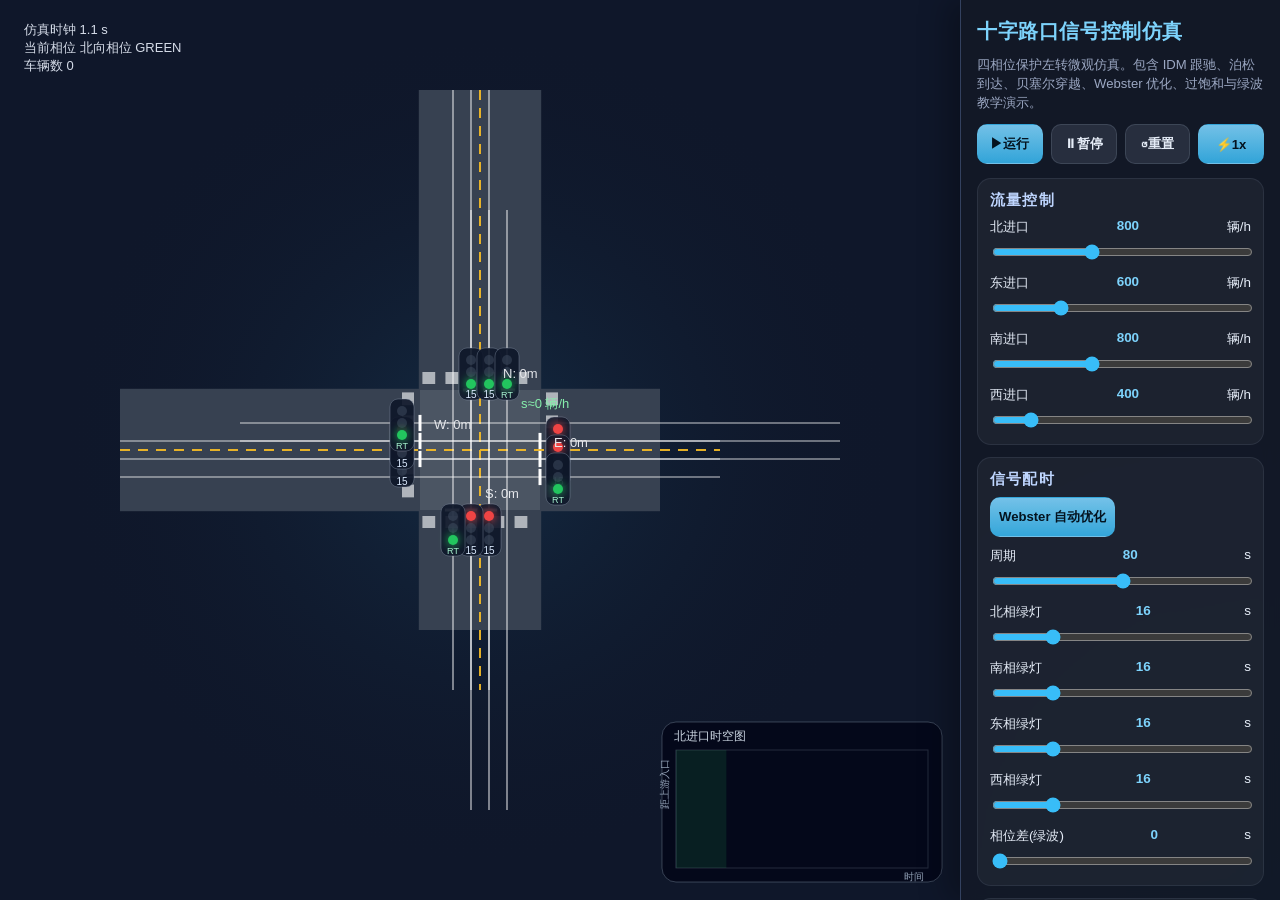
==== intersection.html @ 5846533a "Split intersection simulation into html css and js" ====
<!DOCTYPE html>
<html lang="zh-CN">
<head>
    <meta charset="UTF-8">
    <meta name="viewport" content="width=device-width, initial-scale=1.0">
    <title>十字路口交通仿真系统</title>
    <link rel="stylesheet" href="./intersection.css">
</head>
<body>
    <div id="canvas-wrap">
        <canvas id="simCanvas"></canvas>
    </div>
    <aside id="controls">
        <h1>十字路口信号控制仿真</h1>
        <div class="intro">
            四相位保护左转微观仿真。包含 IDM 跟驰、泊松到达、贝塞尔穿越、Webster 优化、过饱和与绿波教学演示。
        </div>

        <div class="toolbar">
            <button id="btnRun">▶运行</button>
            <button id="btnPause" class="secondary">⏸暂停</button>
            <button id="btnReset" class="secondary">↺重置</button>
            <button id="btnSpeed">⚡1x</button>
        </div>

        <div class="section">
            <h2>流量控制</h2>
            <div class="field">
                <label>北进口 <span id="flowNorthValue" class="value">800</span> 辆/h</label>
                <input id="flowNorth" type="range" min="200" max="1800" step="50" value="800">
            </div>
            <div class="field">
                <label>东进口 <span id="flowEastValue" class="value">600</span> 辆/h</label>
                <input id="flowEast" type="range" min="200" max="1800" step="50" value="600">
            </div>
            <div class="field">
                <label>南进口 <span id="flowSouthValue" class="value">800</span> 辆/h</label>
                <input id="flowSouth" type="range" min="200" max="1800" step="50" value="800">
            </div>
            <div class="field">
                <label>西进口 <span id="flowWestValue" class="value">400</span> 辆/h</label>
                <input id="flowWest" type="range" min="200" max="1800" step="50" value="400">
            </div>
        </div>

        <div class="section">
            <h2>信号配时</h2>
            <div class="field">
                <button id="btnWebster">Webster 自动优化</button>
            </div>
            <div class="field">
                <label>周期 <span id="cycleValue" class="value">80</span> s</label>
                <input id="cycleLength" type="range" min="40" max="120" step="1" value="80">
            </div>
            <div class="field">
                <label>北相绿灯 <span id="green0Value" class="value">16</span> s</label>
                <input id="green0" type="range" min="8" max="45" step="1" value="16">
            </div>
            <div class="field">
                <label>南相绿灯 <span id="green1Value" class="value">16</span> s</label>
                <input id="green1" type="range" min="8" max="45" step="1" value="16">
            </div>
            <div class="field">
                <label>东相绿灯 <span id="green2Value" class="value">16</span> s</label>
                <input id="green2" type="range" min="8" max="45" step="1" value="16">
            </div>
            <div class="field">
                <label>西相绿灯 <span id="green3Value" class="value">16</span> s</label>
                <input id="green3" type="range" min="8" max="45" step="1" value="16">
            </div>
            <div class="field">
                <label>相位差(绿波) <span id="offsetValue" class="value">0</span> s</label>
                <input id="offset" type="range" min="0" max="20" step="1" value="0">
            </div>
        </div>

        <div class="section">
            <h2>IDM 参数</h2>
            <div class="field">
                <label>期望速度 <span id="desiredSpeedValue" class="value">50</span> km/h</label>
                <input id="desiredSpeed" type="range" min="30" max="70" step="1" value="50">
            </div>
            <div class="field">
                <label>车头时距 T <span id="headwayValue" class="value">1.5</span> s</label>
                <input id="headway" type="range" min="0.8" max="2.6" step="0.1" value="1.5">
            </div>
        </div>

        <div class="section">
            <h2>实时指标</h2>
            <div class="stats-grid">
                <div class="stat-card">
                    <div id="losDisplay" class="big">C</div>
                    <div class="small">LOS 等级</div>
                </div>
                <div class="stat-card">
                    <div id="delayDisplay" class="big">28.0</div>
                    <div class="small">平均延误 s/辆</div>
                </div>
                <div class="stat-card">
                    <div id="throughputDisplay" class="big">0</div>
                    <div class="small">通行量 辆/h</div>
                </div>
                <div class="stat-card">
                    <div id="saturationDisplay" class="big">0</div>
                    <div class="small">实测饱和流率</div>
                </div>
            </div>
            <div id="approachStats"></div>
        </div>

        <div class="section">
            <h2>教育演示</h2>
            <div class="toolbar" style="grid-template-columns: 1fr 1fr;">
                <button id="btnOversat" class="danger">过饱和演示</button>
                <button id="btnGreenWave" class="warn">绿波协调</button>
            </div>
            <label class="checkbox"><input id="showQueue" type="checkbox" checked> 排队波可视化</label>
            <label class="checkbox"><input id="showSat" type="checkbox" checked> 标注饱和流率</label>
            <label class="checkbox"><input id="showSpaceTime" type="checkbox" checked> 时空图</label>
            <div class="hint">
                饱和流率假定 1800 辆/h/车道，右下角时空图显示北进口轨迹与信号背景，用于观察队列消散斜率。
            </div>
        </div>

        <div class="section">
            <h2>教学标注</h2>
            <div id="alerts"></div>
        </div>
    </aside>
    <script src="./intersection.js"></script>
</body>
</html>
---- intersection.css ----
:root {
            --bg: #1a1a2e;
            --panel: rgba(19, 25, 39, 0.94);
            --panel-border: #33415f;
            --text: #e6edf8;
            --muted: #9ca8c3;
            --accent: #7dd3fc;
            --accent-2: #38bdf8;
            --danger: #ff6b6b;
            --warning: #f59e0b;
            --success: #34d399;
            --road: #3b4252;
            --road-edge: #525f73;
            --line: #f8fafc;
            --yellow-line: #fbbf24;
        }

        * {
            box-sizing: border-box;
        }

        body {
            margin: 0;
            overflow: hidden;
            background:
                radial-gradient(circle at top left, rgba(56, 189, 248, 0.08), transparent 28%),
                radial-gradient(circle at bottom right, rgba(14, 165, 233, 0.12), transparent 35%),
                linear-gradient(135deg, #111827, #1a1a2e 45%, #0f172a);
            color: var(--text);
            font-family: "Segoe UI", "PingFang SC", "Noto Sans SC", sans-serif;
            display: flex;
            height: 100vh;
        }

        #canvas-wrap {
            flex: 1;
            position: relative;
            min-width: 0;
        }

        canvas {
            width: 100%;
            height: 100%;
            display: block;
            background: transparent;
        }

        #controls {
            width: 320px;
            padding: 18px 16px 24px;
            overflow-y: auto;
            background: var(--panel);
            border-left: 1px solid var(--panel-border);
            box-shadow: -12px 0 28px rgba(0, 0, 0, 0.28);
            backdrop-filter: blur(8px);
        }

        h1 {
            margin: 0 0 10px;
            font-size: 1.24rem;
            color: var(--accent);
            letter-spacing: 0.03em;
        }

        h2 {
            margin: 0 0 8px;
            font-size: 0.92rem;
            color: #bfd6ff;
            letter-spacing: 0.08em;
            text-transform: uppercase;
        }

        .intro {
            margin-bottom: 12px;
            color: var(--muted);
            font-size: 0.82rem;
            line-height: 1.45;
        }

        .toolbar {
            display: grid;
            grid-template-columns: repeat(4, 1fr);
            gap: 8px;
            margin-bottom: 14px;
        }

        button {
            border: 1px solid transparent;
            background: linear-gradient(180deg, rgba(125, 211, 252, 0.9), rgba(56, 189, 248, 0.85));
            color: #04131f;
            padding: 10px 8px;
            border-radius: 10px;
            font-size: 0.82rem;
            font-weight: 700;
            cursor: pointer;
            transition: transform 0.15s ease, filter 0.15s ease, border-color 0.15s ease;
        }

        button:hover {
            transform: translateY(-1px);
            filter: brightness(1.06);
        }

        button.secondary {
            background: rgba(148, 163, 184, 0.16);
            color: var(--text);
            border-color: rgba(148, 163, 184, 0.2);
        }

        button.warn {
            background: linear-gradient(180deg, rgba(251, 191, 36, 0.95), rgba(245, 158, 11, 0.85));
            color: #291904;
        }

        button.danger {
            background: linear-gradient(180deg, rgba(248, 113, 113, 0.96), rgba(239, 68, 68, 0.82));
            color: #fff7f7;
        }

        .section {
            background: rgba(255, 255, 255, 0.045);
            border: 1px solid rgba(148, 163, 184, 0.12);
            border-radius: 14px;
            padding: 12px;
            margin-bottom: 12px;
        }

        .field {
            margin-bottom: 10px;
        }

        .field:last-child {
            margin-bottom: 0;
        }

        label {
            display: flex;
            justify-content: space-between;
            gap: 8px;
            font-size: 0.84rem;
            margin-bottom: 6px;
            color: var(--text);
        }

        .value {
            color: var(--accent);
            font-weight: 700;
        }

        input[type="range"] {
            width: 100%;
            accent-color: var(--accent-2);
            cursor: pointer;
        }

        .checkbox {
            display: flex;
            align-items: center;
            gap: 8px;
            color: var(--muted);
            font-size: 0.82rem;
            margin: 8px 0;
        }

        .checkbox input {
            accent-color: var(--accent-2);
        }

        .stats-grid {
            display: grid;
            grid-template-columns: 1fr 1fr;
            gap: 8px;
            margin-top: 10px;
        }

        .stat-card {
            padding: 10px;
            border-radius: 12px;
            background: rgba(2, 8, 23, 0.4);
            border: 1px solid rgba(148, 163, 184, 0.12);
        }

        .stat-card .big {
            font-size: 1.15rem;
            font-weight: 700;
        }

        .stat-card .small {
            color: var(--muted);
            font-size: 0.75rem;
            margin-top: 2px;
        }

        .approach-row {
            display: grid;
            grid-template-columns: 18px 1fr auto auto;
            gap: 8px;
            align-items: center;
            font-size: 0.8rem;
            margin: 8px 0;
        }

        .badge {
            width: 18px;
            height: 18px;
            display: inline-flex;
            align-items: center;
            justify-content: center;
            border-radius: 50%;
            background: rgba(125, 211, 252, 0.12);
            color: var(--accent);
            font-size: 0.74rem;
            font-weight: 700;
        }

        .bar {
            height: 8px;
            border-radius: 999px;
            overflow: hidden;
            background: rgba(148, 163, 184, 0.14);
            position: relative;
        }

        .bar > span {
            position: absolute;
            left: 0;
            top: 0;
            bottom: 0;
            background: linear-gradient(90deg, #22c55e, #facc15, #ef4444);
        }

        #alerts {
            min-height: 74px;
            display: flex;
            flex-direction: column;
            gap: 8px;
        }

        .alert {
            border-radius: 12px;
            padding: 10px 12px;
            font-size: 0.8rem;
            line-height: 1.4;
            border: 1px solid transparent;
        }

        .alert.info {
            background: rgba(59, 130, 246, 0.14);
            border-color: rgba(96, 165, 250, 0.28);
            color: #dbeafe;
        }

        .alert.warn {
            background: rgba(245, 158, 11, 0.16);
            border-color: rgba(251, 191, 36, 0.32);
            color: #fde68a;
        }

        .alert.danger {
            background: rgba(239, 68, 68, 0.16);
            border-color: rgba(248, 113, 113, 0.34);
            color: #fecaca;
            animation: pulse 1s infinite alternate;
        }

        @keyframes pulse {
            from { box-shadow: 0 0 0 rgba(248, 113, 113, 0.05); }
            to { box-shadow: 0 0 18px rgba(248, 113, 113, 0.18); }
        }

        .hint {
            margin-top: 8px;
            color: var(--muted);
            font-size: 0.76rem;
            line-height: 1.45;
        }
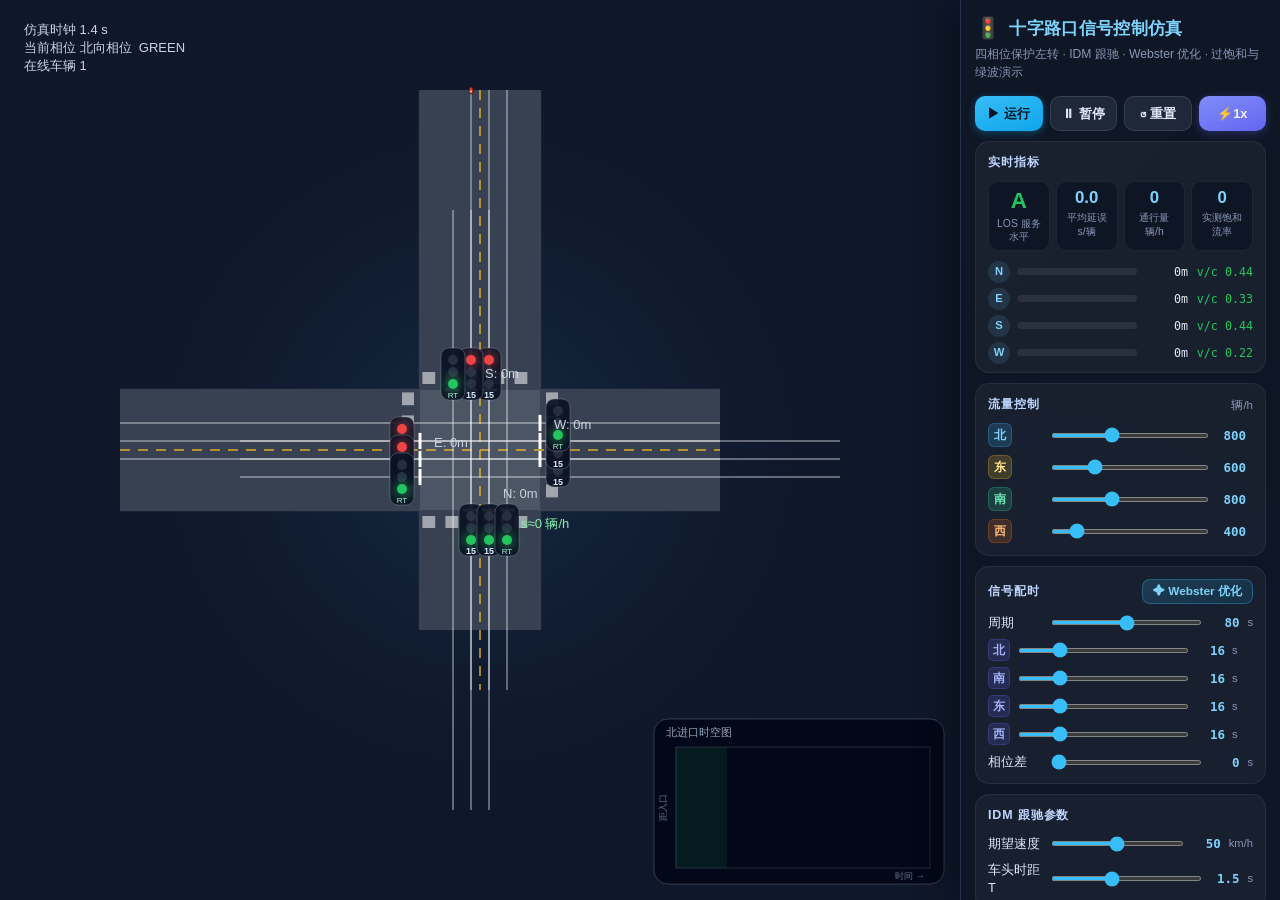
==== commit 1b118644: "Refactor intersection sim: split JS modules and redesign UI - Split monolithic intersection.js into " ====
--- a/intersection.html
+++ b/intersection.html
@@ -7,127 +7,188 @@
     <link rel="stylesheet" href="./intersection.css">
 </head>
 <body>
+
+    <!-- ── 仿真画布区域 ─────────────────────────────────────────── -->
     <div id="canvas-wrap">
         <canvas id="simCanvas"></canvas>
     </div>
+
+    <!-- ── 右侧控制面板 ────────────────────────────────────────── -->
     <aside id="controls">
-        <h1>十字路口信号控制仿真</h1>
-        <div class="intro">
-            四相位保护左转微观仿真。包含 IDM 跟驰、泊松到达、贝塞尔穿越、Webster 优化、过饱和与绿波教学演示。
+
+        <!-- 标题 -->
+        <header class="panel-header">
+            <div class="panel-title">
+                <span class="panel-icon">🚦</span>
+                <span>十字路口信号控制仿真</span>
+            </div>
+            <p class="intro">四相位保护左转 · IDM 跟驰 · Webster 优化 · 过饱和与绿波演示</p>
+        </header>
+
+        <!-- 播放控制条 -->
+        <div class="toolbar">
+            <button id="btnRun"   class="btn-primary" title="运行">▶ 运行</button>
+            <button id="btnPause" class="btn-ghost"   title="暂停">⏸ 暂停</button>
+            <button id="btnReset" class="btn-ghost"   title="重置">↺ 重置</button>
+            <button id="btnSpeed" class="btn-accent"  title="切换倍速">⚡1x</button>
         </div>
 
-        <div class="toolbar">
-            <button id="btnRun">▶运行</button>
-            <button id="btnPause" class="secondary">⏸暂停</button>
-            <button id="btnReset" class="secondary">↺重置</button>
-            <button id="btnSpeed">⚡1x</button>
-        </div>
-
-        <div class="section">
-            <h2>流量控制</h2>
-            <div class="field">
-                <label>北进口 <span id="flowNorthValue" class="value">800</span> 辆/h</label>
-                <input id="flowNorth" type="range" min="200" max="1800" step="50" value="800">
-            </div>
-            <div class="field">
-                <label>东进口 <span id="flowEastValue" class="value">600</span> 辆/h</label>
-                <input id="flowEast" type="range" min="200" max="1800" step="50" value="600">
-            </div>
-            <div class="field">
-                <label>南进口 <span id="flowSouthValue" class="value">800</span> 辆/h</label>
-                <input id="flowSouth" type="range" min="200" max="1800" step="50" value="800">
-            </div>
-            <div class="field">
-                <label>西进口 <span id="flowWestValue" class="value">400</span> 辆/h</label>
-                <input id="flowWest" type="range" min="200" max="1800" step="50" value="400">
-            </div>
-        </div>
-
-        <div class="section">
-            <h2>信号配时</h2>
-            <div class="field">
-                <button id="btnWebster">Webster 自动优化</button>
-            </div>
-            <div class="field">
-                <label>周期 <span id="cycleValue" class="value">80</span> s</label>
-                <input id="cycleLength" type="range" min="40" max="120" step="1" value="80">
-            </div>
-            <div class="field">
-                <label>北相绿灯 <span id="green0Value" class="value">16</span> s</label>
-                <input id="green0" type="range" min="8" max="45" step="1" value="16">
-            </div>
-            <div class="field">
-                <label>南相绿灯 <span id="green1Value" class="value">16</span> s</label>
-                <input id="green1" type="range" min="8" max="45" step="1" value="16">
-            </div>
-            <div class="field">
-                <label>东相绿灯 <span id="green2Value" class="value">16</span> s</label>
-                <input id="green2" type="range" min="8" max="45" step="1" value="16">
-            </div>
-            <div class="field">
-                <label>西相绿灯 <span id="green3Value" class="value">16</span> s</label>
-                <input id="green3" type="range" min="8" max="45" step="1" value="16">
-            </div>
-            <div class="field">
-                <label>相位差(绿波) <span id="offsetValue" class="value">0</span> s</label>
-                <input id="offset" type="range" min="0" max="20" step="1" value="0">
-            </div>
-        </div>
-
-        <div class="section">
-            <h2>IDM 参数</h2>
-            <div class="field">
-                <label>期望速度 <span id="desiredSpeedValue" class="value">50</span> km/h</label>
-                <input id="desiredSpeed" type="range" min="30" max="70" step="1" value="50">
-            </div>
-            <div class="field">
-                <label>车头时距 T <span id="headwayValue" class="value">1.5</span> s</label>
-                <input id="headway" type="range" min="0.8" max="2.6" step="0.1" value="1.5">
-            </div>
-        </div>
-
-        <div class="section">
-            <h2>实时指标</h2>
-            <div class="stats-grid">
-                <div class="stat-card">
-                    <div id="losDisplay" class="big">C</div>
-                    <div class="small">LOS 等级</div>
+        <!-- ── 实时指标卡片 ─────────────────────────────────────── -->
+        <section class="card metrics-card">
+            <div class="card-header">实时指标</div>
+            <div class="metrics-grid">
+                <div class="metric-cell metric-los">
+                    <div id="losDisplay" class="metric-value los-value">—</div>
+                    <div class="metric-label">LOS 服务水平</div>
                 </div>
-                <div class="stat-card">
-                    <div id="delayDisplay" class="big">28.0</div>
-                    <div class="small">平均延误 s/辆</div>
+                <div class="metric-cell">
+                    <div id="delayDisplay" class="metric-value">—</div>
+                    <div class="metric-label">平均延误 s/辆</div>
                 </div>
-                <div class="stat-card">
-                    <div id="throughputDisplay" class="big">0</div>
-                    <div class="small">通行量 辆/h</div>
+                <div class="metric-cell">
+                    <div id="throughputDisplay" class="metric-value">0</div>
+                    <div class="metric-label">通行量 辆/h</div>
                 </div>
-                <div class="stat-card">
-                    <div id="saturationDisplay" class="big">0</div>
-                    <div class="small">实测饱和流率</div>
+                <div class="metric-cell">
+                    <div id="saturationDisplay" class="metric-value">0</div>
+                    <div class="metric-label">实测饱和流率</div>
                 </div>
             </div>
-            <div id="approachStats"></div>
-        </div>
 
-        <div class="section">
-            <h2>教育演示</h2>
-            <div class="toolbar" style="grid-template-columns: 1fr 1fr;">
-                <button id="btnOversat" class="danger">过饱和演示</button>
-                <button id="btnGreenWave" class="warn">绿波协调</button>
+            <!-- 各臂进口条 -->
+            <div id="approachStats" class="approach-list"></div>
+        </section>
+
+        <!-- ── 流量控制 ──────────────────────────────────────────── -->
+        <section class="card">
+            <div class="card-header">
+                <span>流量控制</span>
+                <span class="card-hint">辆/h</span>
             </div>
-            <label class="checkbox"><input id="showQueue" type="checkbox" checked> 排队波可视化</label>
-            <label class="checkbox"><input id="showSat" type="checkbox" checked> 标注饱和流率</label>
-            <label class="checkbox"><input id="showSpaceTime" type="checkbox" checked> 时空图</label>
-            <div class="hint">
-                饱和流率假定 1800 辆/h/车道，右下角时空图显示北进口轨迹与信号背景，用于观察队列消散斜率。
+            <div class="slider-group">
+                <div class="slider-row">
+                    <span class="dir-badge dir-n">北</span>
+                    <input id="flowNorth" type="range" min="200" max="1800" step="50" value="800">
+                    <span id="flowNorthValue" class="slider-val">800</span>
+                </div>
+                <div class="slider-row">
+                    <span class="dir-badge dir-e">东</span>
+                    <input id="flowEast"  type="range" min="200" max="1800" step="50" value="600">
+                    <span id="flowEastValue"  class="slider-val">600</span>
+                </div>
+                <div class="slider-row">
+                    <span class="dir-badge dir-s">南</span>
+                    <input id="flowSouth" type="range" min="200" max="1800" step="50" value="800">
+                    <span id="flowSouthValue" class="slider-val">800</span>
+                </div>
+                <div class="slider-row">
+                    <span class="dir-badge dir-w">西</span>
+                    <input id="flowWest"  type="range" min="200" max="1800" step="50" value="400">
+                    <span id="flowWestValue"  class="slider-val">400</span>
+                </div>
             </div>
-        </div>
+        </section>
 
-        <div class="section">
-            <h2>教学标注</h2>
-            <div id="alerts"></div>
-        </div>
+        <!-- ── 信号配时 ──────────────────────────────────────────── -->
+        <section class="card">
+            <div class="card-header">
+                <span>信号配时</span>
+                <button id="btnWebster" class="btn-inline">✦ Webster 优化</button>
+            </div>
+            <div class="slider-group">
+                <div class="slider-row">
+                    <span class="label-text">周期</span>
+                    <input id="cycleLength" type="range" min="40" max="120" step="1" value="80">
+                    <span id="cycleValue" class="slider-val">80</span><span class="unit">s</span>
+                </div>
+                <div class="phase-grid">
+                    <div class="phase-row">
+                        <span class="phase-tag">北</span>
+                        <input id="green0" type="range" min="8" max="45" step="1" value="16">
+                        <span id="green0Value" class="slider-val">16</span><span class="unit">s</span>
+                    </div>
+                    <div class="phase-row">
+                        <span class="phase-tag">南</span>
+                        <input id="green1" type="range" min="8" max="45" step="1" value="16">
+                        <span id="green1Value" class="slider-val">16</span><span class="unit">s</span>
+                    </div>
+                    <div class="phase-row">
+                        <span class="phase-tag">东</span>
+                        <input id="green2" type="range" min="8" max="45" step="1" value="16">
+                        <span id="green2Value" class="slider-val">16</span><span class="unit">s</span>
+                    </div>
+                    <div class="phase-row">
+                        <span class="phase-tag">西</span>
+                        <input id="green3" type="range" min="8" max="45" step="1" value="16">
+                        <span id="green3Value" class="slider-val">16</span><span class="unit">s</span>
+                    </div>
+                </div>
+                <div class="slider-row">
+                    <span class="label-text">相位差</span>
+                    <input id="offset" type="range" min="0" max="20" step="1" value="0">
+                    <span id="offsetValue" class="slider-val">0</span><span class="unit">s</span>
+                </div>
+            </div>
+        </section>
+
+        <!-- ── IDM 参数 ──────────────────────────────────────────── -->
+        <section class="card">
+            <div class="card-header">IDM 跟驰参数</div>
+            <div class="slider-group">
+                <div class="slider-row">
+                    <span class="label-text">期望速度</span>
+                    <input id="desiredSpeed" type="range" min="30" max="70" step="1" value="50">
+                    <span id="desiredSpeedValue" class="slider-val">50</span><span class="unit">km/h</span>
+                </div>
+                <div class="slider-row">
+                    <span class="label-text">车头时距 T</span>
+                    <input id="headway" type="range" min="0.8" max="2.6" step="0.1" value="1.5">
+                    <span id="headwayValue" class="slider-val">1.5</span><span class="unit">s</span>
+                </div>
+            </div>
+        </section>
+
+        <!-- ── 教育演示 ──────────────────────────────────────────── -->
+        <section class="card">
+            <div class="card-header">教育演示</div>
+            <div class="demo-buttons">
+                <button id="btnOversat"  class="btn-danger">⚠ 过饱和</button>
+                <button id="btnGreenWave" class="btn-warn">🌊 绿波协调</button>
+            </div>
+            <div class="toggle-group">
+                <label class="toggle-row">
+                    <input id="showQueue"     type="checkbox" checked>
+                    <span class="toggle-track"><span class="toggle-thumb"></span></span>
+                    <span>排队波可视化</span>
+                </label>
+                <label class="toggle-row">
+                    <input id="showSat"       type="checkbox" checked>
+                    <span class="toggle-track"><span class="toggle-thumb"></span></span>
+                    <span>饱和流率标注</span>
+                </label>
+                <label class="toggle-row">
+                    <input id="showSpaceTime" type="checkbox" checked>
+                    <span class="toggle-track"><span class="toggle-thumb"></span></span>
+                    <span>时空图（北进口）</span>
+                </label>
+            </div>
+            <p class="hint-text">理论饱和流率 1800 辆/h/车道。时空图斜率反映消散波速，绿色背景为绿灯窗口。</p>
+        </section>
+
+        <!-- ── 教学标注告警 ───────────────────────────────────────── -->
+        <section class="card alerts-card">
+            <div class="card-header">教学标注</div>
+            <div id="alerts" class="alerts-list"></div>
+        </section>
+
     </aside>
-    <script src="./intersection.js"></script>
+
+    <!-- 脚本：按依赖顺序加载 -->
+    <script src="./intersection.config.js"></script>
+    <script src="./intersection.geometry.js"></script>
+    <script src="./intersection.models.js"></script>
+    <script src="./intersection.simulation.js"></script>
+    <script src="./intersection.render.js"></script>
+    <script src="./intersection.ui.js"></script>
 </body>
 </html>
--- a/intersection.css
+++ b/intersection.css
@@ -1,276 +1,493 @@
+/* ─── 十字路口交通仿真系统 · 样式表 ──────────────────────────────────────────── */
+
+/* ── 设计令牌 ──────────────────────────────────────────────────────────────── */
+
 :root {
-            --bg: #1a1a2e;
-            --panel: rgba(19, 25, 39, 0.94);
-            --panel-border: #33415f;
-            --text: #e6edf8;
-            --muted: #9ca8c3;
-            --accent: #7dd3fc;
-            --accent-2: #38bdf8;
-            --danger: #ff6b6b;
-            --warning: #f59e0b;
-            --success: #34d399;
-            --road: #3b4252;
-            --road-edge: #525f73;
-            --line: #f8fafc;
-            --yellow-line: #fbbf24;
-        }
-
-        * {
-            box-sizing: border-box;
-        }
-
-        body {
-            margin: 0;
-            overflow: hidden;
-            background:
-                radial-gradient(circle at top left, rgba(56, 189, 248, 0.08), transparent 28%),
-                radial-gradient(circle at bottom right, rgba(14, 165, 233, 0.12), transparent 35%),
-                linear-gradient(135deg, #111827, #1a1a2e 45%, #0f172a);
-            color: var(--text);
-            font-family: "Segoe UI", "PingFang SC", "Noto Sans SC", sans-serif;
-            display: flex;
-            height: 100vh;
-        }
-
-        #canvas-wrap {
-            flex: 1;
-            position: relative;
-            min-width: 0;
-        }
-
-        canvas {
-            width: 100%;
-            height: 100%;
-            display: block;
-            background: transparent;
-        }
-
-        #controls {
-            width: 320px;
-            padding: 18px 16px 24px;
-            overflow-y: auto;
-            background: var(--panel);
-            border-left: 1px solid var(--panel-border);
-            box-shadow: -12px 0 28px rgba(0, 0, 0, 0.28);
-            backdrop-filter: blur(8px);
-        }
-
-        h1 {
-            margin: 0 0 10px;
-            font-size: 1.24rem;
-            color: var(--accent);
-            letter-spacing: 0.03em;
-        }
-
-        h2 {
-            margin: 0 0 8px;
-            font-size: 0.92rem;
-            color: #bfd6ff;
-            letter-spacing: 0.08em;
-            text-transform: uppercase;
-        }
-
-        .intro {
-            margin-bottom: 12px;
-            color: var(--muted);
-            font-size: 0.82rem;
-            line-height: 1.45;
-        }
-
-        .toolbar {
-            display: grid;
-            grid-template-columns: repeat(4, 1fr);
-            gap: 8px;
-            margin-bottom: 14px;
-        }
-
-        button {
-            border: 1px solid transparent;
-            background: linear-gradient(180deg, rgba(125, 211, 252, 0.9), rgba(56, 189, 248, 0.85));
-            color: #04131f;
-            padding: 10px 8px;
-            border-radius: 10px;
-            font-size: 0.82rem;
-            font-weight: 700;
-            cursor: pointer;
-            transition: transform 0.15s ease, filter 0.15s ease, border-color 0.15s ease;
-        }
-
-        button:hover {
-            transform: translateY(-1px);
-            filter: brightness(1.06);
-        }
-
-        button.secondary {
-            background: rgba(148, 163, 184, 0.16);
-            color: var(--text);
-            border-color: rgba(148, 163, 184, 0.2);
-        }
-
-        button.warn {
-            background: linear-gradient(180deg, rgba(251, 191, 36, 0.95), rgba(245, 158, 11, 0.85));
-            color: #291904;
-        }
-
-        button.danger {
-            background: linear-gradient(180deg, rgba(248, 113, 113, 0.96), rgba(239, 68, 68, 0.82));
-            color: #fff7f7;
-        }
-
-        .section {
-            background: rgba(255, 255, 255, 0.045);
-            border: 1px solid rgba(148, 163, 184, 0.12);
-            border-radius: 14px;
-            padding: 12px;
-            margin-bottom: 12px;
-        }
-
-        .field {
-            margin-bottom: 10px;
-        }
-
-        .field:last-child {
-            margin-bottom: 0;
-        }
-
-        label {
-            display: flex;
-            justify-content: space-between;
-            gap: 8px;
-            font-size: 0.84rem;
-            margin-bottom: 6px;
-            color: var(--text);
-        }
-
-        .value {
-            color: var(--accent);
-            font-weight: 700;
-        }
-
-        input[type="range"] {
-            width: 100%;
-            accent-color: var(--accent-2);
-            cursor: pointer;
-        }
-
-        .checkbox {
-            display: flex;
-            align-items: center;
-            gap: 8px;
-            color: var(--muted);
-            font-size: 0.82rem;
-            margin: 8px 0;
-        }
-
-        .checkbox input {
-            accent-color: var(--accent-2);
-        }
-
-        .stats-grid {
-            display: grid;
-            grid-template-columns: 1fr 1fr;
-            gap: 8px;
-            margin-top: 10px;
-        }
-
-        .stat-card {
-            padding: 10px;
-            border-radius: 12px;
-            background: rgba(2, 8, 23, 0.4);
-            border: 1px solid rgba(148, 163, 184, 0.12);
-        }
-
-        .stat-card .big {
-            font-size: 1.15rem;
-            font-weight: 700;
-        }
-
-        .stat-card .small {
-            color: var(--muted);
-            font-size: 0.75rem;
-            margin-top: 2px;
-        }
-
-        .approach-row {
-            display: grid;
-            grid-template-columns: 18px 1fr auto auto;
-            gap: 8px;
-            align-items: center;
-            font-size: 0.8rem;
-            margin: 8px 0;
-        }
-
-        .badge {
-            width: 18px;
-            height: 18px;
-            display: inline-flex;
-            align-items: center;
-            justify-content: center;
-            border-radius: 50%;
-            background: rgba(125, 211, 252, 0.12);
-            color: var(--accent);
-            font-size: 0.74rem;
-            font-weight: 700;
-        }
-
-        .bar {
-            height: 8px;
-            border-radius: 999px;
-            overflow: hidden;
-            background: rgba(148, 163, 184, 0.14);
-            position: relative;
-        }
-
-        .bar > span {
-            position: absolute;
-            left: 0;
-            top: 0;
-            bottom: 0;
-            background: linear-gradient(90deg, #22c55e, #facc15, #ef4444);
-        }
-
-        #alerts {
-            min-height: 74px;
-            display: flex;
-            flex-direction: column;
-            gap: 8px;
-        }
-
-        .alert {
-            border-radius: 12px;
-            padding: 10px 12px;
-            font-size: 0.8rem;
-            line-height: 1.4;
-            border: 1px solid transparent;
-        }
-
-        .alert.info {
-            background: rgba(59, 130, 246, 0.14);
-            border-color: rgba(96, 165, 250, 0.28);
-            color: #dbeafe;
-        }
-
-        .alert.warn {
-            background: rgba(245, 158, 11, 0.16);
-            border-color: rgba(251, 191, 36, 0.32);
-            color: #fde68a;
-        }
-
-        .alert.danger {
-            background: rgba(239, 68, 68, 0.16);
-            border-color: rgba(248, 113, 113, 0.34);
-            color: #fecaca;
-            animation: pulse 1s infinite alternate;
-        }
-
-        @keyframes pulse {
-            from { box-shadow: 0 0 0 rgba(248, 113, 113, 0.05); }
-            to { box-shadow: 0 0 18px rgba(248, 113, 113, 0.18); }
-        }
-
-        .hint {
-            margin-top: 8px;
-            color: var(--muted);
-            font-size: 0.76rem;
-            line-height: 1.45;
-        }
+    --bg:            #0f172a;
+    --panel:         rgba(15, 22, 38, 0.96);
+    --panel-border:  rgba(51, 65, 95, 0.7);
+    --card-bg:       rgba(255, 255, 255, 0.042);
+    --card-border:   rgba(148, 163, 184, 0.11);
+    --text:          #e2e8f8;
+    --muted:         #8898b8;
+    --accent:        #7dd3fc;
+    --accent-2:      #38bdf8;
+    --success:       #22c55e;
+    --warning:       #fb923c;
+    --danger:        #ef4444;
+    --radius-card:   14px;
+    --radius-btn:    10px;
+    --panel-w:       320px;
+    --gap:           10px;
+}
+
+/* ── 重置 ──────────────────────────────────────────────────────────────────── */
+
+*, *::before, *::after { box-sizing: border-box; margin: 0; padding: 0; }
+
+/* ── 全局 ──────────────────────────────────────────────────────────────────── */
+
+body {
+    display:     flex;
+    height:      100vh;
+    overflow:    hidden;
+    background:
+        radial-gradient(circle at 18% 12%, rgba(56,189,248,.09) 0%, transparent 30%),
+        radial-gradient(circle at 82% 88%, rgba(14,165,233,.12) 0%, transparent 32%),
+        linear-gradient(135deg, #111827 0%, #1a1a2e 48%, #0f172a 100%);
+    color:       var(--text);
+    font-family: "Segoe UI", "PingFang SC", "Noto Sans SC", sans-serif;
+    font-size:   14px;
+    line-height: 1.4;
+}
+
+/* ── 画布区域 ──────────────────────────────────────────────────────────────── */
+
+#canvas-wrap {
+    flex: 1;
+    min-width: 0;
+    position: relative;
+}
+
+canvas {
+    display: block;
+    width:   100%;
+    height:  100%;
+}
+
+/* ── 控制面板容器 ──────────────────────────────────────────────────────────── */
+
+#controls {
+    width:          var(--panel-w);
+    display:        flex;
+    flex-direction: column;
+    gap:            var(--gap);
+    padding:        16px 14px 20px;
+    overflow-y:     auto;
+    overflow-x:     hidden;
+    scrollbar-width: thin;
+    scrollbar-color: rgba(125,211,252,.25) transparent;
+    background:     var(--panel);
+    border-left:    1px solid var(--panel-border);
+    box-shadow:     -14px 0 32px rgba(0,0,0,.32);
+    backdrop-filter: blur(10px);
+}
+
+#controls::-webkit-scrollbar       { width: 4px; }
+#controls::-webkit-scrollbar-thumb { background: rgba(125,211,252,.28); border-radius: 99px; }
+
+/* ── 面板标题头 ────────────────────────────────────────────────────────────── */
+
+.panel-header {
+    padding-bottom: 4px;
+}
+
+.panel-title {
+    display:     flex;
+    align-items: center;
+    gap:         8px;
+    font-size:   1.08rem;
+    font-weight: 700;
+    color:       var(--accent);
+    letter-spacing: .02em;
+    margin-bottom: 5px;
+}
+
+.panel-icon { font-size: 1.3rem; line-height: 1; }
+
+.intro {
+    font-size:   .76rem;
+    color:       var(--muted);
+    line-height: 1.5;
+}
+
+/* ── 工具栏按钮行 ──────────────────────────────────────────────────────────── */
+
+.toolbar {
+    display:               grid;
+    grid-template-columns: repeat(4, 1fr);
+    gap:                   7px;
+}
+
+/* ── 按钮基础 ──────────────────────────────────────────────────────────────── */
+
+button {
+    border:        none;
+    border-radius: var(--radius-btn);
+    font-family:   inherit;
+    font-size:     .8rem;
+    font-weight:   700;
+    cursor:        pointer;
+    white-space:   nowrap;
+    transition:    transform .14s, filter .14s, opacity .14s;
+    padding:       9px 6px;
+    line-height:   1.2;
+}
+
+button:hover  { transform: translateY(-1px); filter: brightness(1.08); }
+button:active { transform: translateY(0);    filter: brightness(.96);  }
+
+/* 主按钮 – 蓝色 */
+.btn-primary {
+    background: linear-gradient(160deg, #38bdf8, #0ea5e9);
+    color:      #041624;
+    box-shadow: 0 2px 8px rgba(14,165,233,.35);
+}
+
+/* 次要按钮 – 幽灵 */
+.btn-ghost {
+    background: rgba(148,163,184,.13);
+    border:     1px solid rgba(148,163,184,.2);
+    color:      var(--text);
+}
+.btn-ghost:hover { background: rgba(148,163,184,.22); }
+
+/* 强调按钮 – 紫/青 */
+.btn-accent {
+    background: linear-gradient(160deg, #818cf8, #6366f1);
+    color:      #f0f0ff;
+    box-shadow: 0 2px 8px rgba(99,102,241,.34);
+}
+
+/* 危险按钮 – 红 */
+.btn-danger {
+    background: linear-gradient(160deg, #f87171, #ef4444);
+    color:      #fff6f6;
+    box-shadow: 0 2px 8px rgba(239,68,68,.3);
+}
+
+/* 警告按钮 – 橙 */
+.btn-warn {
+    background: linear-gradient(160deg, #fb923c, #f97316);
+    color:      #2a1200;
+    box-shadow: 0 2px 8px rgba(249,115,22,.3);
+}
+
+/* 内联文字按钮（出现在 card-header 右侧） */
+.btn-inline {
+    padding:       4px 10px;
+    font-size:     .74rem;
+    font-weight:   600;
+    border-radius: 8px;
+    background:    linear-gradient(160deg, rgba(56,189,248,.18), rgba(14,165,233,.12));
+    border:        1px solid rgba(56,189,248,.32);
+    color:         var(--accent);
+    box-shadow:    none;
+}
+.btn-inline:hover { background: rgba(56,189,248,.28); transform: none; filter: none; }
+
+/* ── 卡片 ──────────────────────────────────────────────────────────────────── */
+
+.card {
+    background:    var(--card-bg);
+    border:        1px solid var(--card-border);
+    border-radius: var(--radius-card);
+    padding:       12px;
+}
+
+.card-header {
+    display:         flex;
+    justify-content: space-between;
+    align-items:     center;
+    font-size:       .78rem;
+    font-weight:     700;
+    color:           #bfd6ff;
+    letter-spacing:  .07em;
+    text-transform:  uppercase;
+    margin-bottom:   10px;
+}
+
+.card-hint {
+    font-size:      .72rem;
+    font-weight:    400;
+    text-transform: none;
+    letter-spacing: 0;
+    color:          var(--muted);
+}
+
+/* ── 实时指标卡 ────────────────────────────────────────────────────────────── */
+
+.metrics-card { padding-bottom: 8px; }
+
+.metrics-grid {
+    display:               grid;
+    grid-template-columns: repeat(4, 1fr);
+    gap:                   6px;
+    margin-bottom:         10px;
+}
+
+.metric-cell {
+    background:    rgba(2,8,23,.38);
+    border:        1px solid var(--card-border);
+    border-radius: 10px;
+    padding:       8px 5px 6px;
+    text-align:    center;
+}
+
+.metric-value {
+    font-size:   1.05rem;
+    font-weight: 800;
+    color:       var(--accent);
+    line-height: 1;
+    margin-bottom: 4px;
+}
+
+.metric-label {
+    font-size:  .65rem;
+    color:      var(--muted);
+    line-height: 1.3;
+}
+
+/* LOS 格 – 字号稍大 */
+.metric-los .los-value {
+    font-size: 1.4rem;
+}
+
+/* ── 进口统计列表 ──────────────────────────────────────────────────────────── */
+
+.approach-list { display: flex; flex-direction: column; gap: 5px; }
+
+.approach-row {
+    display:               grid;
+    grid-template-columns: 22px 1fr 44px 58px;
+    gap:                   7px;
+    align-items:           center;
+    font-size:             .76rem;
+}
+
+.badge {
+    width:          22px;
+    height:         22px;
+    display:        inline-flex;
+    align-items:    center;
+    justify-content: center;
+    border-radius:  50%;
+    font-size:      .7rem;
+    font-weight:    700;
+    flex-shrink:    0;
+    background:     rgba(125,211,252,.12);
+    color:          var(--accent);
+}
+
+.bar {
+    height:        7px;
+    border-radius: 999px;
+    overflow:      hidden;
+    background:    rgba(148,163,184,.14);
+    position:      relative;
+}
+
+.bar > span {
+    position:   absolute;
+    inset:      0 auto 0 0;
+    background: linear-gradient(90deg, #22c55e 0%, #facc15 55%, #ef4444 100%);
+    border-radius: inherit;
+    transition: width .3s ease;
+}
+
+.mono {
+    font-family: "SF Mono", "Consolas", monospace;
+    font-size:   .73rem;
+    text-align:  right;
+}
+
+/* ── 流量/参数滑块组 ───────────────────────────────────────────────────────── */
+
+.slider-group { display: flex; flex-direction: column; gap: 8px; }
+
+.slider-row {
+    display:     grid;
+    grid-template-columns: 56px 1fr 30px auto;
+    gap:         7px;
+    align-items: center;
+    font-size:   .8rem;
+}
+
+.slider-val {
+    font-family: "SF Mono", "Consolas", monospace;
+    font-size:   .78rem;
+    font-weight: 600;
+    color:       var(--accent);
+    text-align:  right;
+}
+
+.unit {
+    font-size:  .7rem;
+    color:      var(--muted);
+    margin-left: 1px;
+}
+
+.label-text {
+    color:      var(--text);
+    font-size:  .8rem;
+}
+
+/* 方向徽章（流量行标签） */
+.dir-badge {
+    display:         inline-flex;
+    align-items:     center;
+    justify-content: center;
+    width:           24px;
+    height:          24px;
+    border-radius:   6px;
+    font-size:       .78rem;
+    font-weight:     700;
+}
+
+.dir-n { background: rgba( 56,189,248,.18); color: #7dd3fc; border: 1px solid rgba(56,189,248,.25); }
+.dir-e { background: rgba(251,191, 36,.18); color: #fde68a; border: 1px solid rgba(251,191,36,.25); }
+.dir-s { background: rgba( 52,211,153,.18); color: #6ee7b7; border: 1px solid rgba(52,211,153,.25); }
+.dir-w { background: rgba(249,115, 22,.18); color: #fdba74; border: 1px solid rgba(249,115,22,.25); }
+
+/* ── 信号相位网格 ──────────────────────────────────────────────────────────── */
+
+.phase-grid { display: flex; flex-direction: column; gap: 6px; }
+
+.phase-row {
+    display:               grid;
+    grid-template-columns: 24px 1fr 30px 22px;
+    gap:                   6px;
+    align-items:           center;
+    font-size:             .8rem;
+}
+
+.phase-tag {
+    display:         inline-flex;
+    align-items:     center;
+    justify-content: center;
+    width:           22px;
+    height:          22px;
+    border-radius:   5px;
+    font-size:       .74rem;
+    font-weight:     700;
+    background:      rgba(99,102,241,.18);
+    color:           #a5b4fc;
+    border:          1px solid rgba(99,102,241,.26);
+}
+
+/* ── 原生 range 滑块 ───────────────────────────────────────────────────────── */
+
+input[type="range"] {
+    width:         100%;
+    height:        5px;
+    accent-color:  var(--accent-2);
+    cursor:        pointer;
+    border-radius: 999px;
+}
+
+/* ── 教育演示按钮行 ────────────────────────────────────────────────────────── */
+
+.demo-buttons {
+    display: grid;
+    grid-template-columns: 1fr 1fr;
+    gap:     8px;
+    margin-bottom: 10px;
+}
+
+/* ── 自定义 Toggle 开关 ────────────────────────────────────────────────────── */
+
+.toggle-group { display: flex; flex-direction: column; gap: 6px; }
+
+.toggle-row {
+    display:     flex;
+    align-items: center;
+    gap:         9px;
+    cursor:      pointer;
+    font-size:   .8rem;
+    color:       var(--text);
+    user-select: none;
+}
+
+/* 隐藏原生 checkbox */
+.toggle-row input[type="checkbox"] { display: none; }
+
+.toggle-track {
+    position:      relative;
+    width:         34px;
+    height:        18px;
+    border-radius: 999px;
+    background:    rgba(148,163,184,.22);
+    border:        1px solid rgba(148,163,184,.2);
+    flex-shrink:   0;
+    transition:    background .2s, border-color .2s;
+}
+
+.toggle-thumb {
+    position:      absolute;
+    top:           2px;
+    left:          2px;
+    width:         12px;
+    height:        12px;
+    border-radius: 50%;
+    background:    #94a3b8;
+    transition:    transform .2s, background .2s;
+}
+
+.toggle-row input:checked ~ .toggle-track {
+    background:   rgba(56,189,248,.35);
+    border-color: rgba(56,189,248,.5);
+}
+
+.toggle-row input:checked ~ .toggle-track .toggle-thumb {
+    transform:  translateX(16px);
+    background: var(--accent-2);
+    box-shadow: 0 0 6px rgba(56,189,248,.6);
+}
+
+/* ── 提示文本 ──────────────────────────────────────────────────────────────── */
+
+.hint-text {
+    margin-top:  9px;
+    font-size:   .72rem;
+    color:       var(--muted);
+    line-height: 1.5;
+}
+
+/* ── 告警列表卡 ────────────────────────────────────────────────────────────── */
+
+.alerts-card { padding-bottom: 8px; }
+
+.alerts-list {
+    display:        flex;
+    flex-direction: column;
+    gap:            6px;
+    min-height:     40px;
+}
+
+.alert {
+    border-radius: 10px;
+    padding:       8px 11px;
+    font-size:     .76rem;
+    line-height:   1.45;
+    border:        1px solid transparent;
+}
+
+.alert.info {
+    background:   rgba(59,130,246,.13);
+    border-color: rgba(96,165,250,.26);
+    color:        #dbeafe;
+}
+
+.alert.warn {
+    background:   rgba(251,191,36,.13);
+    border-color: rgba(251,191,36,.28);
+    color:        #fde68a;
+}
+
+.alert.danger {
+    background:   rgba(239,68,68,.14);
+    border-color: rgba(248,113,113,.3);
+    color:        #fecaca;
+    animation:    pulse 1.1s ease-in-out infinite alternate;
+}
+
+.alert.webster {
+    background:   rgba(99,102,241,.14);
+    border-color: rgba(165,180,252,.28);
+    color:        #e0e7ff;
+}
+
+@keyframes pulse {
+    from { box-shadow: 0 0 0  2px rgba(248,113,113,.04); }
+    to   { box-shadow: 0 0 14px 2px rgba(248,113,113,.18); }
+}
